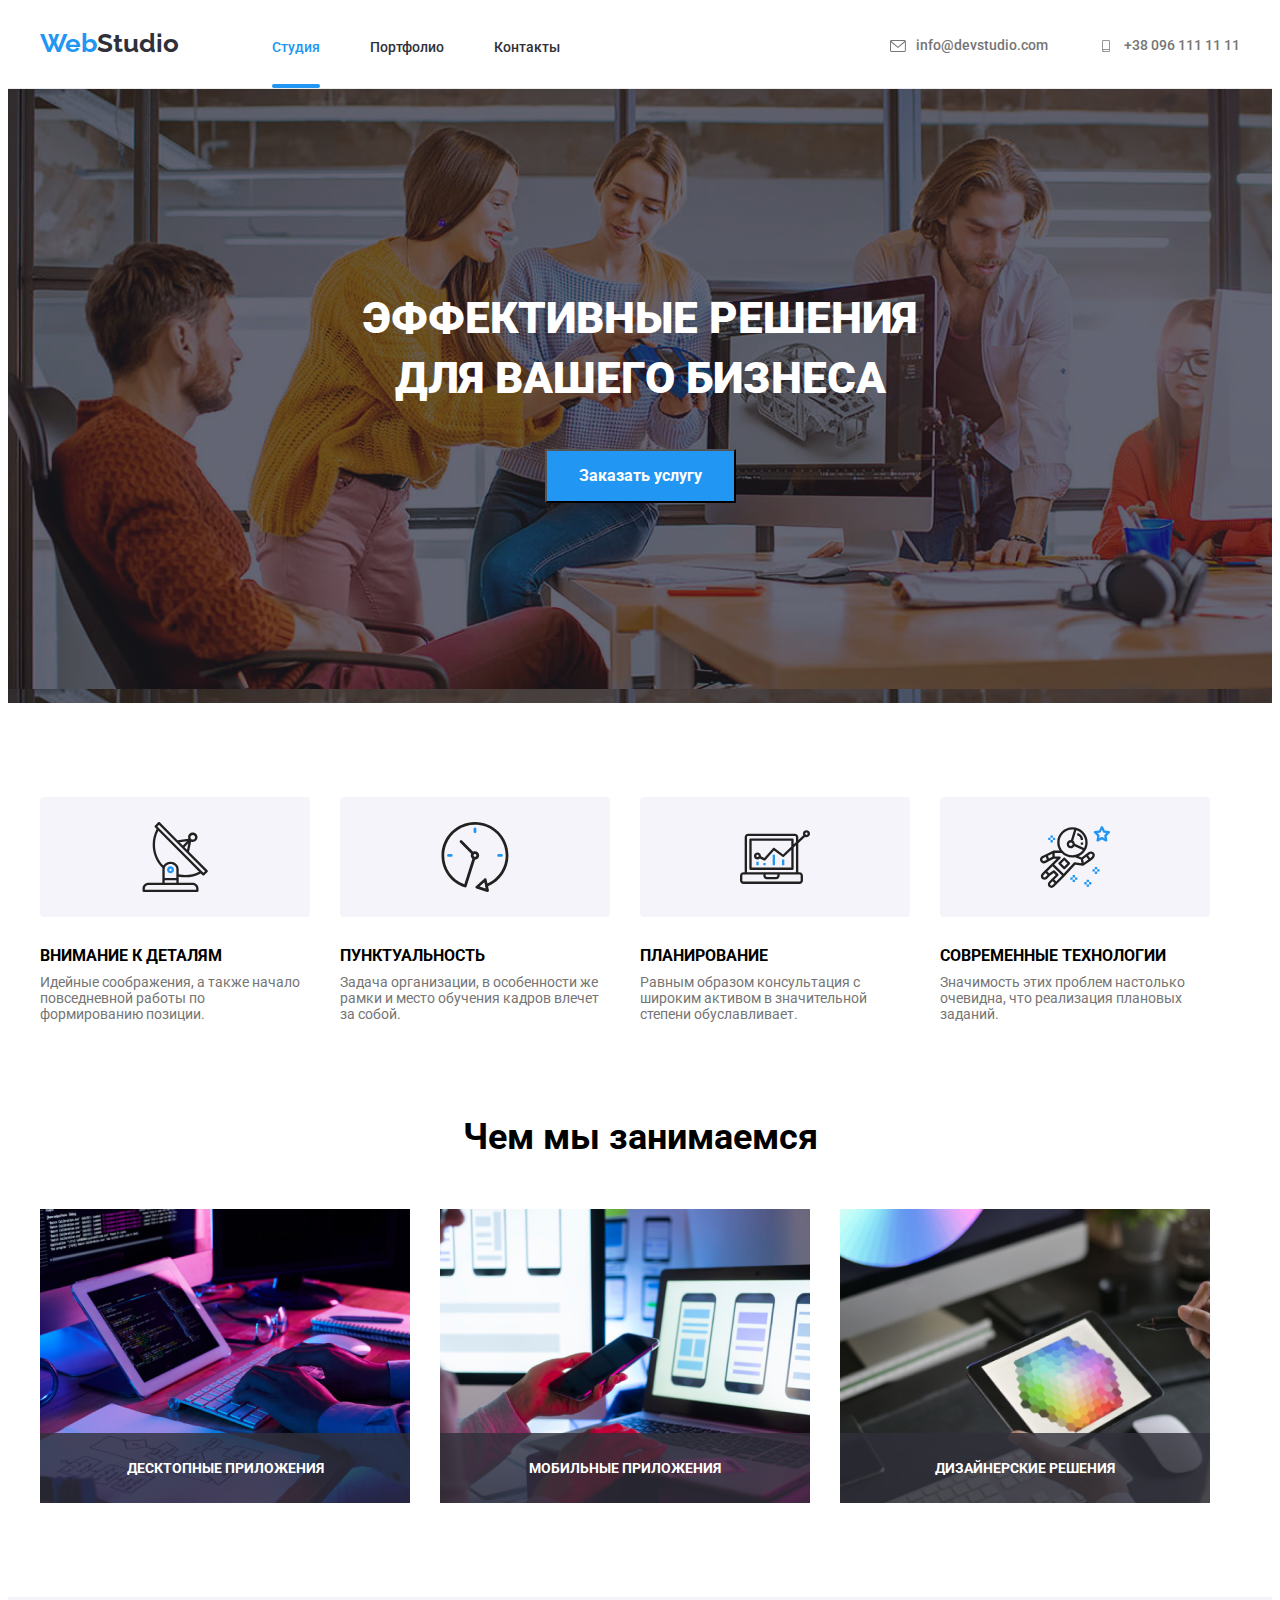
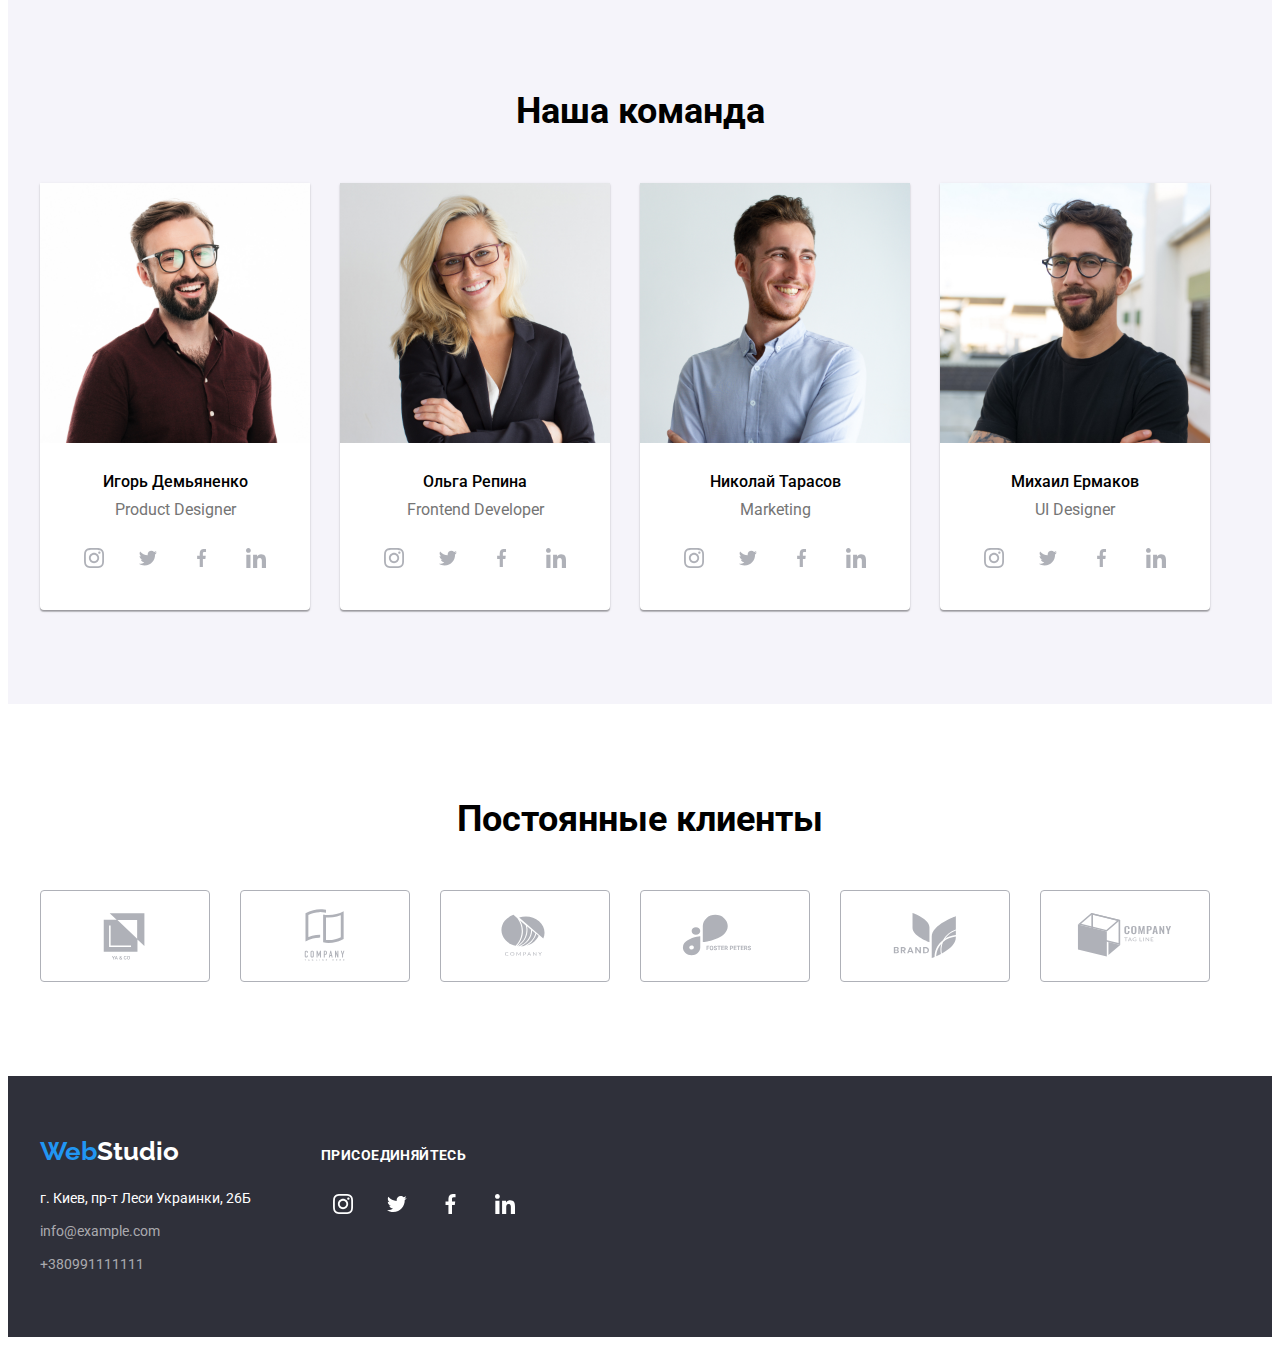
==== index.html @ 444f8bad "h" ====
<!DOCTYPE html>
<html lang="en">

<head>
    <meta charset="UTF-8">
    <meta http-equiv="X-UA-Compatible" content="IE=edge">
    <meta name="viewport" content="width=device-width, initial-scale=1.0">
    <link rel="preconnect" href="https://fonts.googleapis.com">
    <link rel="preconnect" href="https://fonts.googleapis.com">
    <link rel="preconnect" href="https://fonts.gstatic.com" crossorigin>

    <link
        href="https://fonts.googleapis.com/css2?family=Raleway:wght@700&family=Roboto:wght@400;500;700;900&display=swap"
        rel="stylesheet">
    <title>Document</title>
    <link rel="stylesheet" href="https://cdnjs.cloudflare.com/ajax/libs/modern-normalize/1.1.0/modern-normalize.min.css"
        integrity="sha512-wpPYUAdjBVSE4KJnH1VR1HeZfpl1ub8YT/NKx4PuQ5NmX2tKuGu6U/JRp5y+Y8XG2tV+wKQpNHVUX03MfMFn9Q=="
        crossorigin="anonymous" referrerpolicy="no-referrer" />

    <link rel="stylesheet" href="./css/style.css">



</head>

<body>

    <header class="first-header">
        <div class="container glavniy-v-menu z">
            <a href="">
                <p class="logotip"><span class="logo">Web</span><span class="studio1">Studio</span></p>
            </a>


            <nav class="otstyp-v-hedere-ot-logo">
                <ul class="menu list">
                    <li class="vmestea"> <a class="studias first-page" href="./index.html">Студия</a> </li>
                    <li class="vmestea"> <a class="portfolio" href="./portfolio.html">Портфолио </a></li>
                    <li class="vmestea"> <a class="kontakt" href="">Контакты</a></li>
                </ul>
            </nav>
            <ul class="silki  j list">
                <li class="vmeste "> <a class="pochta " href="mailto:info@devstudio.com"><svg class="convert"  width="16"
                    height="12" ><use href="img/symbol-defs.svg#icon-header-logo-a"  ></use></svg>info@devstudio.com</a> </li>
                <li class="vmeste "> <a class="nomer " href="tel:+380961111111"><svg class="tel" width="16"
                    height="12"  ><use href="img/symbol-defs.svg#icon-header-logo-b"></use></svg>+38 096 111 11 11</a> </li>
            </ul>
        </div>
    </header>
    <main>

        <section class="section bgcolor-hero">
            <div data-modal-open class="container ">
                <h1 class="nadpis  for-center">Эффективные решения<br> для вашего бизнеса</h1>
                <button class="knopka-hero " type="button"> Заказать услугу</button>
            </div>
        </section>


        <section class="section ">

            <div class="container">
               
                







                <ul class="list zbros">
                    <li class="perechislenie">
                        <div class="obertka-iconki-main-top"><svg class="sami-iconki-main-top" width="70"
                            height="70" > <use href="img/symbol-defs.svg#icon-icon-in-main-a" > </use> </svg></div>
                        <h3 class="zagalovki">Внимание к деталям</h3>
                        <p class="text    zagalovki-otstyp ">Идейные соображения, а также начало повседневной работы по
                            формированию позиции.</p>
                    </li>

                    <li class="perechislenie">
                        <div class="obertka-iconki-main-top"> <svg class="sami-iconki-main-top" width="70"
                            height="70"> <use href="img/symbol-defs.svg#icon-icon-in-main-b" > </use> </svg></div>
                        <h3 class="zagalovki">Пунктуальность</h3>
                        <p class="text    zagalovki-otstyp ">Задача организации, в особенности же рамки и место обучения
                            кадров влечет за собой.
                        </p>
                    </li>

                    <li class="perechislenie">
                        <div class="obertka-iconki-main-top"><svg class="sami-iconki-main-top" width="70"
                            height="70"> <use href="img/symbol-defs.svg#icon-icon-in-main-c" > </use> </svg></div>
                        <h3 class="zagalovki">Планирование</h3>
                        <p class="text    zagalovki-otstyp ">Равным образом консультация с широким активом в
                            значительной степени обуславливает.
                        </p>
                    </li>

                    <li class="perechislenie">
                        <div class="obertka-iconki-main-top"><svg class="sami-iconki-main-top" width="70"
                            height="70"> <use href="img/symbol-defs.svg#icon-icon-in-main-d" > </use> </svg></div>
                        <h3 class="zagalovki">Современные технологии</h3>
                        <p class="text    zagalovki-otstyp ">Значимость этих проблем настолько очевидна, что реализация
                            плановых заданий.</p>
                </ul>
            </div>
        </section>
        <section class="section obrez">
            <div class="container">
                <h2 class="for-center obnylenie">Чем мы занимаемся</h2>
                <ul class="list  as fotki">
                    <li class="primeri-rabot"><div class="foto-and-text"><img src="img/l.png" alt="kartinka" width="370" /><div class="seriy-bg"><p class="text-pod-foto">Десктопные приложения</p></div></div></li>
                    <li class="primeri-rabot"><div class="foto-and-text"><img src="img/m.png" alt="kartinka" width="370" /><div class="seriy-bg"><p class="text-pod-foto">Мобильные приложения</p></div></div></li>
                    <li class="primeri-rabot"><div class="foto-and-text"><img src="img/n.png" alt="kartinka" width="370" /><div class="seriy-bg"><p class="text-pod-foto">Дизайнерские решения</p></div></div></li>
                </ul>
            </div>

        </section>

        <section class="section lfz">
            <div class="container ">
                <h2 class="for-center otstyp-nadpis ">Наша команда</h2>
              
                <ul class="list ludi as zbros ">


                    <li class="fon-ludei"><img src="img/o.jpg" alt="содрудник компании,человек" width="270"
                            height="260" />
                        <div class="opisanie-ludey">
                            <h3 class="imia">Игорь Демьяненко</h3>

                            <p class="podpis nadpis-a">Product Designer</p>
                            <ul class="soseti-ludey list">
                                <li class="soseti-ludey-obolochka"><a class="soseti-ludey-silki" href=""><svg class="sami-foto-soseti-ludey" width="20"
                                    height="20"><use href="img/symbol-defs.svg#icon-sosial-seti-ludei-a" ></use></svg></a></li>
                                <li class="soseti-ludey-obolochka"><a class="soseti-ludey-silki" href=""><svg class="sami-foto-soseti-ludey"  width="20"
                                    height="16.25"><use href="img/symbol-defs.svg#icon-sosial-seti-ludei-b" ></use></svg></a></li>
                                <li class="soseti-ludey-obolochka"><a class="soseti-ludey-silki" href=""><svg class="sami-foto-soseti-ludey" width="10"
                                    height="20"><use href="img/symbol-defs.svg#icon-sosial-seti-ludei-c" ></use></svg></a></li>
                                <li class="soseti-ludey-obolochka"><a class="soseti-ludey-silki" href=""><svg class="sami-foto-soseti-ludey" width="20"
                                    height="20"><use href="img/symbol-defs.svg#icon-sosial-seti-ludei-d" ></use></svg></a></li>
                            </ul>
                           
                        </div>
                    </li>




                    <li class="fon-ludei"> <img src="img/p.jpg" alt="содрудник компании,человек" width="270"
                            height="260" />
                        <div class="opisanie-ludey">
                            <h3 class="imia">Ольга Репина</h3>

                            <p class="podpis nadpis-b">Frontend Developer</p>
                            <ul class="soseti-ludey list">
                                <li class="soseti-ludey-obolochka"><a class="soseti-ludey-silki" href=""><svg class="sami-foto-soseti-ludey"  width="20"
                                    height="20"><use href="img/symbol-defs.svg#icon-sosial-seti-ludei-a" ></use></svg></a></li>
                                <li class="soseti-ludey-obolochka"><a class="soseti-ludey-silki" href=""><svg class="sami-foto-soseti-ludey" width="20"
                                    height="16.25"><use href="img/symbol-defs.svg#icon-sosial-seti-ludei-b" ></use></svg></a></li>
                                    <li class="soseti-ludey-obolochka"><a class="soseti-ludey-silki" href=""><svg class="sami-foto-soseti-ludey" width="10"
                                        height="20"><use href="img/symbol-defs.svg#icon-sosial-seti-ludei-c" ></use></svg></a></li>
                                <li class="soseti-ludey-obolochka"><a class="soseti-ludey-silki" href=""><svg class="sami-foto-soseti-ludey" width="20"
                                    height="20"><use href="img/symbol-defs.svg#icon-sosial-seti-ludei-d" ></use></svg></a></li>
                            </ul>
                          
                        </div>
                    </li>



                    <li class="fon-ludei"><img src="img/q.jpg" alt="содрудник компании,человек" width="270"
                            height="260" />
                        <div class="opisanie-ludey">
                            <h3 class="imia">Николай Тарасов</h3>

                            <p class="podpis nadpis-c">Marketing</p>
                            <ul class="soseti-ludey list">
                                <li class="soseti-ludey-obolochka"><a class="soseti-ludey-silki" href=""><svg class="sami-foto-soseti-ludey"  width="20"
                                    height="20"><use href="img/symbol-defs.svg#icon-sosial-seti-ludei-a"  ></use></svg></a></li>
                                <li class="soseti-ludey-obolochka"><a class="soseti-ludey-silki" href=""><svg class="sami-foto-soseti-ludey" width="20"
                                    height="16.25"><use href="img/symbol-defs.svg#icon-sosial-seti-ludei-b" ></use></svg></a></li>
                                <li class="soseti-ludey-obolochka"><a class="soseti-ludey-silki" href=""><svg class="sami-foto-soseti-ludey" width="10"
                                    height="20"><use href="img/symbol-defs.svg#icon-sosial-seti-ludei-c" ></use></svg></a></li>
                                <li class="soseti-ludey-obolochka"><a class="soseti-ludey-silki" href=""><svg class="sami-foto-soseti-ludey" width="20"
                                    height="20"><use href="img/symbol-defs.svg#icon-sosial-seti-ludei-d" ></use></svg></a></li>
                            </ul>
                           
                        </div>
                    </li>



                    <li class="fon-ludei"> <img src="img/r.jpg" alt="содрудник компании,человек" width="270"
                            height="260" />
                        <div class="opisanie-ludey">
                            <h3 class="imia">Михаил Ермаков</h3>

                            <p class="podpis nadpis-d">UI Designer</p>
                            <ul class="soseti-ludey list">
                                <li class="soseti-ludey-obolochka"><a class="soseti-ludey-silki" href=""><svg class="sami-foto-soseti-ludey"  width="20"
                                    height="20"><use href="img/symbol-defs.svg#icon-sosial-seti-ludei-a"  ></use></svg></a></li>
                                <li class="soseti-ludey-obolochka"><a class="soseti-ludey-silki" href=""><svg class="sami-foto-soseti-ludey" width="20"
                                    height="16.25"><use href="img/symbol-defs.svg#icon-sosial-seti-ludei-b" ></use></svg></a></li>
                                <li class="soseti-ludey-obolochka"><a class="soseti-ludey-silki" href=""><svg class="sami-foto-soseti-ludey" width="10"
                                    height="20"><use href="img/symbol-defs.svg#icon-sosial-seti-ludei-c" ></use></svg></a></li>
                                <li class="soseti-ludey-obolochka"><a class="soseti-ludey-silki" href=""><svg class="sami-foto-soseti-ludey" width="20"
                                    height="20"><use href="img/symbol-defs.svg#icon-sosial-seti-ludei-d" ></use></svg></a></li>
                            </ul>
                           
                        </div>
                    </li>
                </ul>

            </div>
        </section>
        <section class="section">
            <div class="container ">
                <h2 class="stilizasia-texta otstyp-botton-ot-icon">Постоянные клиенты</h2>
                <ul class="list lishnaya-geometria otstypi-kryjkov otstyp-logo dlia-rozdeleniya-klientov  ">
                    <li class="icon-main-bottom">
                        <a class="silka-na-brend"> <svg class="razmer-logotipa" width="106"
                            height="60"  >
                            <use href="img/symbol-defs.svg#icon-postoyannie-klienti-logo-a"></use>
                        </svg></a>
                       
                    </li>
                    <li class="icon-main-bottom">
                        <a class="silka-na-brend"> <svg class="razmer-logotipa" width="106"
                            height="60"  >
                            <use href="img/symbol-defs.svg#icon-postoyannie-klienti-logo-b"></use>
                        </svg></a>
                       
                    </li>
                    <li class="icon-main-bottom">
                        <a class="silka-na-brend"> <svg class="razmer-logotipa" width="106"
                            height="60"  >
                            <use href="img/symbol-defs.svg#icon-postoyannie-klienti-logo-c"></use>
                        </svg></a>
                       
                    </li>
                    <li class="icon-main-bottom">
                        <a class="silka-na-brend"> <svg class="razmer-logotipa" width="106"
                            height="60"  >
                            <use href="img/symbol-defs.svg#icon-postoyannie-klienti-logo-d"></use>
                        </svg></a>
                       
                    </li>
                    <li class="icon-main-bottom">
                        <a class="silka-na-brend"> <svg class="razmer-logotipa" width="106"
                            height="60"  >
                            <use href="img/symbol-defs.svg#icon-postoyannie-klienti-logo-i"></use>
                        </svg></a>
                       
                    </li>
                    <li class="icon-main-bottom">
                        <a class="silka-na-brend"> <svg class="razmer-logotipa" width="106"
                            height="60"  >
                            <use href="img/symbol-defs.svg#icon-postoyannie-klienti-logo-f"></use>
                        </svg></a>
                       
                    </li>


                   
                </ul>
            </div>
        </section>



















    </main>

    <footer class="nogi  ">
        <div class="container nogi-otstypi">
          <div class="rebenok">
            <a class="logotip" href="">
                <span class="logo">Web</span><span class="st">Studio</span>

            </a>
            <address class="adres">
                <p>г. Киев, пр-т Леси Украинки, 26Б</p>
                <ul class=" dannie list">
                    <li class="hfl"> <a class="pochta1" href="mailto:info@devstudio.com">info@example.com</a></li>
                    <li class="nomer-one"> <a class="nomer1" href="tel:+380991111111">+380991111111</a></li>
                </ul>
            </address>
            </div>
            <div class="rebenok hbh">  
           <h3 class="prisoedinis">присоединяйтесь</h3>
<ul class="list footer-icon">
  
    <li class="obertka-footer-icon">   <a class="silki-na-sami-obertka-footer-icon"> <svg class="sami-obertka-footer-icon"  width="20"
        height="20"><use href="img/symbol-defs.svg#icon-logo-footer-a" ></use></svg></a></li>
    <li class="obertka-footer-icon">   <a class="silki-na-sami-obertka-footer-icon"> <svg class="sami-obertka-footer-icon"  width="20"
        height="16.25"><use href="img/symbol-defs.svg#icon-logo-footer-b" ></use></svg></a></li>
    <li class="obertka-footer-icon">   <a class="silki-na-sami-obertka-footer-icon"> <svg class="sami-obertka-footer-icon"  width="10"
        height="20"><use href="img/symbol-defs.svg#icon-logo-footer-c" ></use></svg></a></li>
    <li class="obertka-footer-icon">   <a class="silki-na-sami-obertka-footer-icon"> <svg class="sami-obertka-footer-icon"  width="20"
        height="20"><use href="img/symbol-defs.svg#icon-logo-footer-d" ></use></svg></a></li>

</ul>
</div>



      
       
    </footer>

<div class="backdrop is-hidden" data-modal>
    <div class="modal">
        <button data-modal-close class="zakrit" type="button"><svg width="11"
            height="11" class="knopka-zakritia">
            <use href="img/spred.svg#iconcloseblack18dpsd" ></use>
        </svg></button>
        
    </div>
</div>
<script>

(() => {
  const refs = {
    openModalBtn: document.querySelector('[data-modal-open]'),
    closeModalBtn: document.querySelector('[data-modal-close]'),
    modal: document.querySelector('[data-modal]'),
  };

  refs.openModalBtn.addEventListener('click', toggleModal);
  refs.closeModalBtn.addEventListener('click', toggleModal);

  function toggleModal() {
    refs.modal.classList.toggle('is-hidden');
  }
})();


</script>
</body>

</html>
---- css/style.css ----
body{
   
    font-family: 'Roboto', sans-serif;
    
}
a {
    text-decoration: none;
}

:root {
    --color-a:#2196F3 ;
    --color-b: #757575;
    --color-c:#2F303A ;
    --color-d:#FFFFFF ;
    --colo-ir:#2dce50 ;
    --color-f:#8178b9 ;
    --color-g:#E5E5E5 ;
    --color-k: #F5F4FA;
    --color-l:  rgba(255, 255, 255, 0.6);
    --color-m:#188CE8;
}

h1,h2,h3,h4,h5,h6,ul,a,p,li{
    margin: 0px;
    padding: 0px;
}
img{
    width: 100%;
    display: block;
}



.list{
    list-style: none;
}
.nigniya-nas{
    color: var(--color-b);
}
.nogi{
    background: var(--color-c);
}
.logo{
    color: var(--color-a);
}

.adres{
    color:var(--color-d);
    font-style: normal;   
}
.studio1{
    color: var(--color-c);
}
.dannie list{
    color:var(--color-d);
}
.pochta , .nomer{
 color: var(--color-b);
}



.portfolio :active{
    color:var(--color-a);
}
.vse{
    transition-property: color ;
    transition-duration: 250ms ;
    transition-timing-function: cubic-bezier(0.4, 0, 0.2, 1);

}
.vse :hover{
    color:var(--color-a);
}
.name{
    cursor: pointer;
}

.lfz{
 background: var(--color-k);
}

.nadpis{
    color: var(--color-d);
}
.knopka-hero{
    background:var(--color-a);
    color: var(--color-d);
}
.fon-ludei{
    background: var(--color-d);
}
.pochta{
    transition-property: color ;
    transition-duration: 250ms ;
    transition-timing-function: cubic-bezier(0.4, 0, 0.2, 1);
}
.pochta:hover{
    color:var(--color-a);

}
.nomer{
    transition-property: color ;
    transition-duration: 250ms ;
    transition-timing-function: cubic-bezier(0.4, 0, 0.2, 1);
}
.nomer:hover{
    color:var(--color-a);
}
.pochta3{
    transition-property: color ;
    transition-duration: 250ms ;
    transition-timing-function: cubic-bezier(0.4, 0, 0.2, 1);

}
.pochta3:hover{
    color:var(--color-a);
}
.nomer4{
    transition-property: color ;
    transition-duration: 250ms ;
    transition-timing-function: cubic-bezier(0.4, 0, 0.2, 1);
}
.nomer4:hover{
    color:var(--color-a);
}
.pochta3{
    transition-property: color ;
    transition-duration: 250ms ;
    transition-timing-function: cubic-bezier(0.4, 0, 0.2, 1);
}
.pochta3{
color: var(--color-b);
}
.nomer4{
    color: var(--color-b);
}
.name{
background: var(--color-k);
color: var(--color-c);
}
.name{
    transition-property: color ;
    transition-duration: 250ms ;
    transition-timing-function: cubic-bezier(0.4, 0, 0.2, 1);
    transition-property: background ;
    transition-duration: 250ms ;
    transition-timing-function: cubic-bezier(0.4, 0, 0.2, 1);
}
.name:hover{
background: var(--color-a);
color: var(--color-d);
}

.portfolio{
    color: var(--color-c);
}
.kontakt{
    color: var(--color-c);
}
.st{
    color: var(--color-d);
}
.pochta1{
    color: var(--color-b);
}
.nomer1{
    color: var(--color-b);
}
.name{
    cursor: pointer;
    font-weight: 500;
font-size: 16px;
line-height: 1.62;
}
.podpis{
    font-size: 16px;
line-height: 1.18;
font-weight: normal;
color: var(--color-b);
}
.pd{
    font-size: 18px;
line-height: 2;
font-weight: bold;
color: var(--color-c);
}
.ps{
    font-size: 16px;
line-height: 1.87;
font-weight: normal;
color: var(--color-b)
}
.pochta3{
    font-size: 14px;
    line-height: 1.14;
}
.nomer4{
    font-size: 14px;
line-height: 1.14;
}
.name{
    font-size: 16px;
line-height: 1.62;
}

p{
    font-weight: normal;
font-size: 14px;
line-height: 1.71;
}
.pochta, .nomer{
    font-size: 14px;
}

.nadpis{
    font-size: 44px;
line-height: 1.36;
font-weight: 900;
}
h3{
    font-size: 14px;
line-height: 1.14;



}
.knopka-hero{
    font-weight: bold;
    font-size: 16px;
    line-height: 1.87;
    font-family: inherit ;

    padding: 10px 32px;
}
.text{
    font-size: 14px;
line-height:1.14;
font-weight: normal;
}

h2{
    font-size: 36px;
line-height: 1.16;
font-weight: bold;
}
.g{
    font-size: 36px;
line-height: 1.16;
font-weight: bold;
}
h3{
    font-size: 16px;
line-height: 1.18;
font-weight: 500;

}


.text{
    color: var(--color-b);
}




.logotip{
    font-family: Raleway;
    font-style: normal;
    font-weight: bold;
    font-size: 26px;
    line-height: 1.19;
}

.menu{
    font-weight: 500;
font-size: 14px;
line-height: 1.14;
}
.silki{
    font-weight: 500;
font-size: 14px;
line-height: 1.14;
}
.dannie{
    font-weight: normal;
font-size: 14px;
line-height: 1.71;
}











.studias{
    color: var(--color-c);
}


.studias{
    transition-property: color ;
    transition-duration: 250ms ;
    transition-timing-function: cubic-bezier(0.4, 0, 0.2, 1);
}
.studias:hover,
.studias:focus 
.studias:active
.studias:visited{
    color: var(--color-a);
}

.portfolio{
    transition-property: color ;
    transition-duration: 250ms ;
    transition-timing-function: cubic-bezier(0.4, 0, 0.2, 1);
}
.portfolio:hover,
.portfolio:focus 
.portfolio:active
.portfolio:visited
{
    color:var(--color-a) ;
}
.kontakt{
    transition-property: color ;
    transition-duration: 250ms ;
    transition-timing-function: cubic-bezier(0.4, 0, 0.2, 1);
}
.kontakt:hover,
.kontakt:focus 
.kontakt:active
.kontakt:visited
{
    color: var(--color-a) ;
    
}



.first-page{
    color: var(--color-a);
    position: relative;
}
.second-page{
    color: var(--color-a);
    position: relative;
}
.tretya-page{
    color: var(--color-a);
}
.nomer1 , .pochta1{
    color: var(--color-l);
}
.knopka-hero{
    transition-property: color ;
    transition-duration: 250ms ;
    transition-timing-function: cubic-bezier(0.4, 0, 0.2, 1);
    transition-property: color ;
    transition-duration: 250ms ;
    transition-timing-function: cubic-bezier(0.4, 0, 0.2, 1);
}
.knopka-hero:hover ,
.knopka-hero:focus{
 color: var(--color-d);
 background: var(--color-m) ;
}
.zagalovki ,.nadpis{
    text-transform: uppercase;
}
.pochta1 ,.nomer1{
    font-style: normal;
}
.container{
    width: 1200px;
    margin-left: auto;
   margin-right: auto;
}



.dannie{
    margin-top: 0px;
    margin-bottom: 0px;
    padding-left: 0px;
}
.logotip{
   margin-top: 0px;
   margin-bottom: 0px;;
}
.adres{
    margin-top: 20px;
}
.nogi{
    padding-bottom: 60px;
    padding-top: 60px;
}
.nadpis, .knopka-hero{
    text-align:  center ;
}
.knopka-hero{
    display: inline-block;
}
.fon-ludei{
    width: 270px;
   
   
    
}

.ludi{
    display: flex;
}
.fotki{
    display: flex;
    
}

.primeri-rabot{
   
    width: 370px ;
    height: 294px ;
}
.menu , .silki{
    display: flex;
}
.silki .vmeste + .vmeste{
    margin-left: 50px;
}
.menu .vmestea + .vmestea{
    margin-left: 50px;
}
.logotip{
    margin-right: 93px;
}
.vmestea{
    display: block;
}
.zbros{
    padding-left: 0px;
}
.ludi .fon-ludei + .fon-ludei{
    margin-left: 30px;
}
.fotki .primeri-rabot + .primeri-rabot{
    margin-left: 30px;
}
.fotki{
    padding-left: 0px;
}
.podpis{
    text-align: center;
}

.imia{
    text-align: center;
}
.silki .pochta3 + .nomer4{
    margin-left: 50px;
}
.for-center{
    text-align: center;
}

.name{
    padding: 6px 22px;
    
}


.for-otstyp{
    display: flex;
    padding: 0px;
    justify-content: center;
    margin-top: 0px;
    margin-bottom: 50px;
}


.for-otstyp .knopki-portfolio + .knopki-portfolio{
    margin-left: 8px;
}
.ophaya-tabl{
    width: 370px; ;
   
}

.zagalovki{
    
    margin-bottom: 10px;
    margin-top: 0px;
}

.zbros{
    display: flex;
    margin: 0px;
}
.zbros .perechislenie + .perechislenie{
    margin-left: 30px;
}

.nadpis{
 
   margin-bottom: 40px;
   margin-top: 0px;
}
.fon-ludei{
    box-shadow: 0px 1px 3px rgba(0, 0, 0, 0.12), 0px 1px 1px rgba(0, 0, 0, 0.14), 0px 2px 1px rgba(0, 0, 0, 0.2);
border-radius: 0px 0px 4px 4px;
}

.section{
    padding-top: 94px;
    padding-bottom: 94px;
}

.obnylenie{
    margin-bottom: 50px;
    margin-top: 0px;
}
.twoinone{
    padding-top: 94px;
    padding-bottom: 94px;
}

verhniy-box{
    padding-bottom: 200px;
    padding-top: 200px;
}


.z{
    display: flex;
    align-items: baseline;

}

.j{
padding: 0px;
}

.j{
    margin-left: auto;
}
.logotip{
    margin-right: 0px;
}
.menu{
    padding-left: 0px;
   
}



.container{
    width: 1200px;
    margin-left: auto;
   margin-right: auto;
   padding-left: 15px;
   padding-right: 15px;
  
}

.nahi-roboti{
    padding: 0px;
    display: flex;
    flex-wrap: wrap;
    margin-right: -30px;
    margin-top: -30px;

}
.nahi-roboti  .ophaya-tabl{
flex-basis: calc(100%/3 - 30px) ;
margin-right: 30px;
    margin-top: 30px;
}



.silki{
    padding-left: 0px;
    margin-top: 0px;
    margin-bottom: 0px;
   
  
}
.menu{
    margin-top: 0px;
    margin-bottom: 0px;
    
}

.first-header , .second-header{
    border-bottom: 1px solid #ECECEC;
}
.section{
    margin-top: 94px;
    margin-bottom: 94px;
}



.section{
    margin: 0px;
}
.obrez{
    padding-top: 0px;
}
.zagalovki-otstyp{
    margin: 0px;
}
.as{
    margin: 0px;
}




.bgcolor-hero{
    background: var(--color-c);
    padding-top: 200px;
    padding-bottom: 200px;
    text-align: center;
}
.pr{
    border: 1px solid #EEEEEE;
    border-top: 0;
    padding-top: 20px;
    padding-bottom: 20px;
    padding-right: 24px;
    padding-left: 24px;

}
.opisanie-ludey{
    padding-top: 30px;
    padding-bottom:30px ;
    padding-left: 32px;
    padding-right: 32px;
}
.imia{
    margin-bottom: 10px;
}
.pd{
    margin-bottom: 4px;
}
.nomer-one{
    margin-top: 9px;
}

.otstyp-v-hedere-ot-logo{
    margin-left: 93px;
}
.studias ,.portfolio ,.kontakt{
    padding-top: 32px;
    padding-bottom: 32px;
    display: block;
}
.nadpis{
   
    text-align: center;
}
.perechislenie{
    width: 270px;
}
.hfl{
    margin-top: 9px;
}
.class-silki-na-kart-prob{
    transition-property: box-shadow  ;
    transition-duration: 250ms ;
    transition-timing-function: cubic-bezier(0.4, 0, 0.2, 1);
}
.class-silki-na-kart-prob:hover{
    box-shadow: 0px 1px 1px rgba(0, 0, 0, 0.12), 0px 4px 4px rgba(0, 0, 0, 0.06), 1px 4px 6px rgba(0, 0, 0, 0.16);
}

.stilizasia-texta{
    font-weight: 700;
    size: 36px;
    line-height: 1.17;
}





.silki-na-soseti-tovarishei{
    width: 44px;
}

   

border: 1px solid #AFB1B8;
box-sizing: border-box;
border-radius: 4px;
}


.otstyp-botton-ot-icon{
    text-align: center;
    margin-bottom: 50px;
}
.iconki-main-top{
    display: flex;
    margin: 0px;
    padding: 0px;
}
.obertka-iconki-main-top{
    background: #F5F4FA;
    border-radius: 4px;
}
.iconki-main-top .obertka-iconki-main-top + .obertka-iconki-main-top{
    margin-left: 30px;
}
.iconki-main-top{
    margin-bottom: 30px;
}

.sami-iconki-main-top{
    height: 70px;
}

.obertka-iconki-main-top{
    width: 270px;
    height: 120px;

}
.otstyp-nadpis{
    margin-bottom: 50px;
}

.obertka-footer-icon{
    width: 44px;
    height: 44px;
    border-radius: 50%;
    

}
.footer-icon .obertka-footer-icon + .obertka-footer-icon{
    margin-left: 10px;
    
}

.footer-icon{
    display: flex;
    margin-top: 20px;
}
.sami-obertka-footer-icon{
   
    width: 20px;
    height: 20px;
}
.otstypi-kryjkov{
    display: flex;
}
.soseti-ludey{
    display: flex
}
.soseti-ludey-obolochka{
    width: 44px;
    height: 44px;
    border-radius: 50%;
    
}

.soseti-ludey .soseti-ludey-obolochka + .soseti-ludey-obolochka{
    margin-left: 10px;
}
.sami-foto-soseti-ludey{
    background-position: center;
}
.obertka-iconki-main-top{
    display: flex;
    justify-content: center;
    align-items: center;
}
.soseti-ludey-obolochka{
    display: flex;
    justify-content: center;
    align-items: center;
}
.soseti-ludey{
    margin-top: 16px;
}
/*.icon-main-bottom{
    
}*/

.razmer-logotipa{
    fill: #AFB1B8;
}


.obertka-footer-icon{
    display: flex;
    justify-content: center;
   align-items: center;

}
.nogi-otstypi{
    display: flex;
   
}
.nogi-otstypi  .rebenok + .rebenok{
    margin-left: 70px;
}
.otstyp-botton-ot-icon{
    text-align: center;
    margin-bottom: 50px;
}
.convert{
    margin-right: 10px;
    fill:  #757575;
}
.convert{
    transition-property: fill ;
    transition-duration: 250ms ;
    transition-timing-function: cubic-bezier(0.4, 0, 0.2, 1);
}

.pochta:hover .convert , .pochta:focus .convert{
    fill: var(--color-a);
    
}
.nomer:hover .tel{
    fill: var(--color-a);
    transition: width 250ms cubic-bezier(0.4, 0, 0.2, 1) ;
}
.obertka-footer-icon{
    transition-property: background ;
    transition-duration: 250ms ;
    transition-timing-function: cubic-bezier(0.4, 0, 0.2, 1);
}
.obertka-footer-icon:hover , .obertka-footer-icon:focus{
    background-color: #2196F3;
    
}
.sami-foto-soseti-ludey{
    color:#AFB1B8 ;
}
.soseti-ludey-obolochka{
    transition-property: background ;
    transition-duration: 250ms ;
    transition-timing-function: cubic-bezier(0.4, 0, 0.2, 1);
}
.soseti-ludey-obolochka:hover , .soseti-ludey-obolochka:focus{
    background: var(--color-a);
}
.sami-foto-soseti-ludey{
    color: #FFFFFF;
}



.dlia-rozdeleniya-klientov .icon-main-bottom + .icon-main-bottom{
    margin-left: 30px;
}


.sami-foto-soseti-ludey{
    fill: #AFB1B8;
}
.sami-foto-soseti-ludey{
    transition-property: fill ;
    transition-duration: 250ms ;
    transition-timing-function: cubic-bezier(0.4, 0, 0.2, 1);
}
.sami-foto-soseti-ludey{
    transition-property: fill ;
    transition-duration: 250ms ;
    transition-timing-function: cubic-bezier(0.4, 0, 0.2, 1);
}
.sami-foto-soseti-ludey:hover{
    fill: var(--color-d) ;
}




.bgcolor-hero{
    background-image:  linear-gradient(  to right , rgba(47, 48, 58, 0.4) ,  rgba(47, 48, 58, 0.4)) , url(../img/Img.jpg) ; 
    max-width: 1600px ;
  
}

.tel{
    fill:   #757575;
}

.pochta{
    display: flex;
    align-items: center;
}
.nomer{
    display: flex;
    align-items: center;
}

.tel{
    margin-right: 10px;
}



.zagalovki{
    font-weight: 700;
size: 14px;
line-height: 1.17;
}
.obertka-iconki-main-top{
    margin-bottom: 30px;
}
.soseti-ludey-silki{
    width: 100%;
    height: 100%;
}

.sami-foto-soseti-ludey{
    display: flex;
    justify-content: center;
    align-items: center;
}
.silka-na-brend{
    width: 170px;
    height: 92px;
}

.stili-in-footer{
    font-weight: 700;
    size: 14px;
    line-height: 1.17;
    color: var(--color-d) ; 
    align-items: baseline;
}
.hbh{
    align-items: baseline;
}
.name{
    transition-property: color ;
    transition-duration: 250ms ;
    transition-timing-function: cubic-bezier(0.4, 0, 0.2, 1);
}
.name:hover{  color: var(--color-a) ;
    color: #FFFFFF;}
.name:focus {  color: var(--color-a) ;
    color: #FFFFFF;}
.name:active{  color: var(--color-a) ;
    color: #FFFFFF;}
.name:visited{  color: var(--color-a) ;
    color: #FFFFFF;}
.soseti-ludey-silki{
    display: flex;
    justify-content: center;
    align-items: center;
}
.soseti-ludey-silki:hover .sami-foto-soseti-ludey{
    fill: var(--color-d) ;
}

.name:hover{
    box-shadow: 0px 3px 1px rgba(0, 0, 0, 0.1), 0px 1px 2px rgba(0, 0, 0, 0.08), 0px 2px 2px rgba(0, 0, 0, 0.12);

}
.stili-in-footer{
    font-weight: 700;
    size: 14px ;
    line-height: 16,41px;
}
.soseti-ludey-silki:hover{
    fill: #FFFFFF;
}
.prisoedinis{
    font-weight: bold;
    
    letter-spacing: 0.03em;
    text-transform: uppercase;
    color: #FFFFFF;
    font-size: 14px;
    line-height: 1.14;
}
.nogi-otstypi{
    align-items: baseline;
}
.name:focus{
    box-shadow: 0px 3px 1px rgba(0, 0, 0, 0.1), 0px 1px 2px rgba(0, 0, 0, 0.08), 0px 2px 2px rgba(0, 0, 0, 0.12);
}

.class-silki-na-kart-prob:hover .kard{
    box-shadow: 0px 1px 1px rgba(0, 0, 0, 0.12), 0px 4px 4px rgba(0, 0, 0, 0.06), 1px 4px 6px rgba(0, 0, 0, 0.16);
}




.class-silki-na-kart-prob:focus{
    box-shadow: 0px 3px 1px rgba(0, 0, 0, 0.1), 0px 1px 2px rgba(0, 0, 0, 0.08), 0px 2px 2px rgba(0, 0, 0, 0.12);}
.class-silki-na-kart-prob:focus .kard{
    box-shadow: 0px 1px 1px rgba(0, 0, 0, 0.12), 0px 4px 4px rgba(0, 0, 0, 0.06), 1px 4px 6px rgba(0, 0, 0, 0.16);

}
.knopki-portfolio{
    border-radius: 4px;
}
.bgcolor-hero{
    margin-left: auto;
    margin-right: auto;
}

.name{
    border-radius: 4px ;
    border: solid transparent;
}

.icon-main-bottom{
    border: 1px solid #AFB1B8;
    box-sizing: border-box;
    border-radius: 4px;
    width: 170px ;
    height:  92px;
     display: flex;
        justify-content: center;
        align-items: center; 
        cursor: pointer;
}


.icon-main-bottom:hover{
    border: 1px solid var(--color-a);
    border-radius: 4px;
}
.razmer-logotipa{
    transition-property: fill ;
    transition-duration: 250ms ;
    transition-timing-function: cubic-bezier(0.4, 0, 0.2, 1);
}
.icon-main-bottom:hover .razmer-logotipa{
    fill: var(--color-a) ;
}
.silka-na-brend{
    display: flex;
    justify-content: center;
    align-items: center; 
}
.seriy-bg{
    width: 100%;
    height: 70px;
    background: rgba(47, 48, 58, 0.8);
    position: absolute;
    bottom: 0;
}
.foto-and-text{
    position: relative;
}
.text-pod-foto{
    font-weight: bold;
font-size: 14px;
line-height: 16px;
color:  var(--color-d);
text-transform: uppercase;
text-align: center;
justify-content: center;
display: flex;

}

.backdrop{
    position: fixed;
    background: rgba(0, 0, 0, 0.2);
    right: 0;
    top: 0;
    width: 100%;
    height: 100%;
}
.modal{
    width: 528px ;
    height: 581px;
    background:  var(--color-d) ;
    position: absolute;
   top: 50%;
  
   left: 50%;
   transform: translate(-50%, -50%);
   box-shadow: 0px 1px 3px rgba(0, 0, 0, 0.12), 0px 1px 1px rgba(0, 0, 0, 0.14), 0px 2px 1px rgba(0, 0, 0, 0.2);
border-radius: 4px;

    
}
.backdrop.is-hidden{
    opacity: 0;
    pointer-events: none;
}

.zakrit{
    padding: 0;
    margin: 0;
    border: none;
}

.zakrit{
    width: 30px;
    height: 30px;
    border-radius: 50%;
    border:  1px solid rgba(0, 0, 0, 0.1);
    position: absolute;
    right: 8px;
   top: 8px;
}
.zakrit{
    background-color: var(--color-d)  ;
}
.first-page::after{
    position: absolute;
    content: "";
    display: block;
    width: 100%;
    height: 4px;
    background: #2196F3;
border-radius: 2px;
bottom: 0;
right: 0;
}

.second-page::after{
    position: absolute;
    content: "";
    display: block;
    width: 100%;
    height: 4px;
    background: #2196F3;
border-radius: 2px;
bottom: 0;
right: 0;
}
.seriy-bg{
    display: flex;
    align-items: center;
    justify-content: center;
}
.containerstextom{
    background: var(--color-a)  ;
}
.textnaportfolionakartochki{
    color: var(--color-d) ;
    font-weight: normal;
font-size: 18px;
line-height: 28px;
}
.textnaportfolionakartochki{
    width: 322px;
    height: 168px ;
    letter-spacing: 0.03em;
}
.containerstextom{
    width:370px ;
    height: 294px;
    display: flex;
    align-items: center;
    justify-content: center;
     position: absolute;
    top: 0;
    right: 0;
    
}

.kard{
    position: relative;
}
.containerstextom::before{
    transform: translate(100%);
}
.knopka-zakritia{
    fill: #000000;
    
}
.containerstextom{
    transform: translateY(100%);
    transition: transform 250ms cubic-bezier(0.4, 0, 0.2, 1) ;
}
.class-silki-na-kart-prob:hover .containerstextom{
    transform: translate(0%);
}

.overflo{
    position: relative;
    overflow: hidden;
}
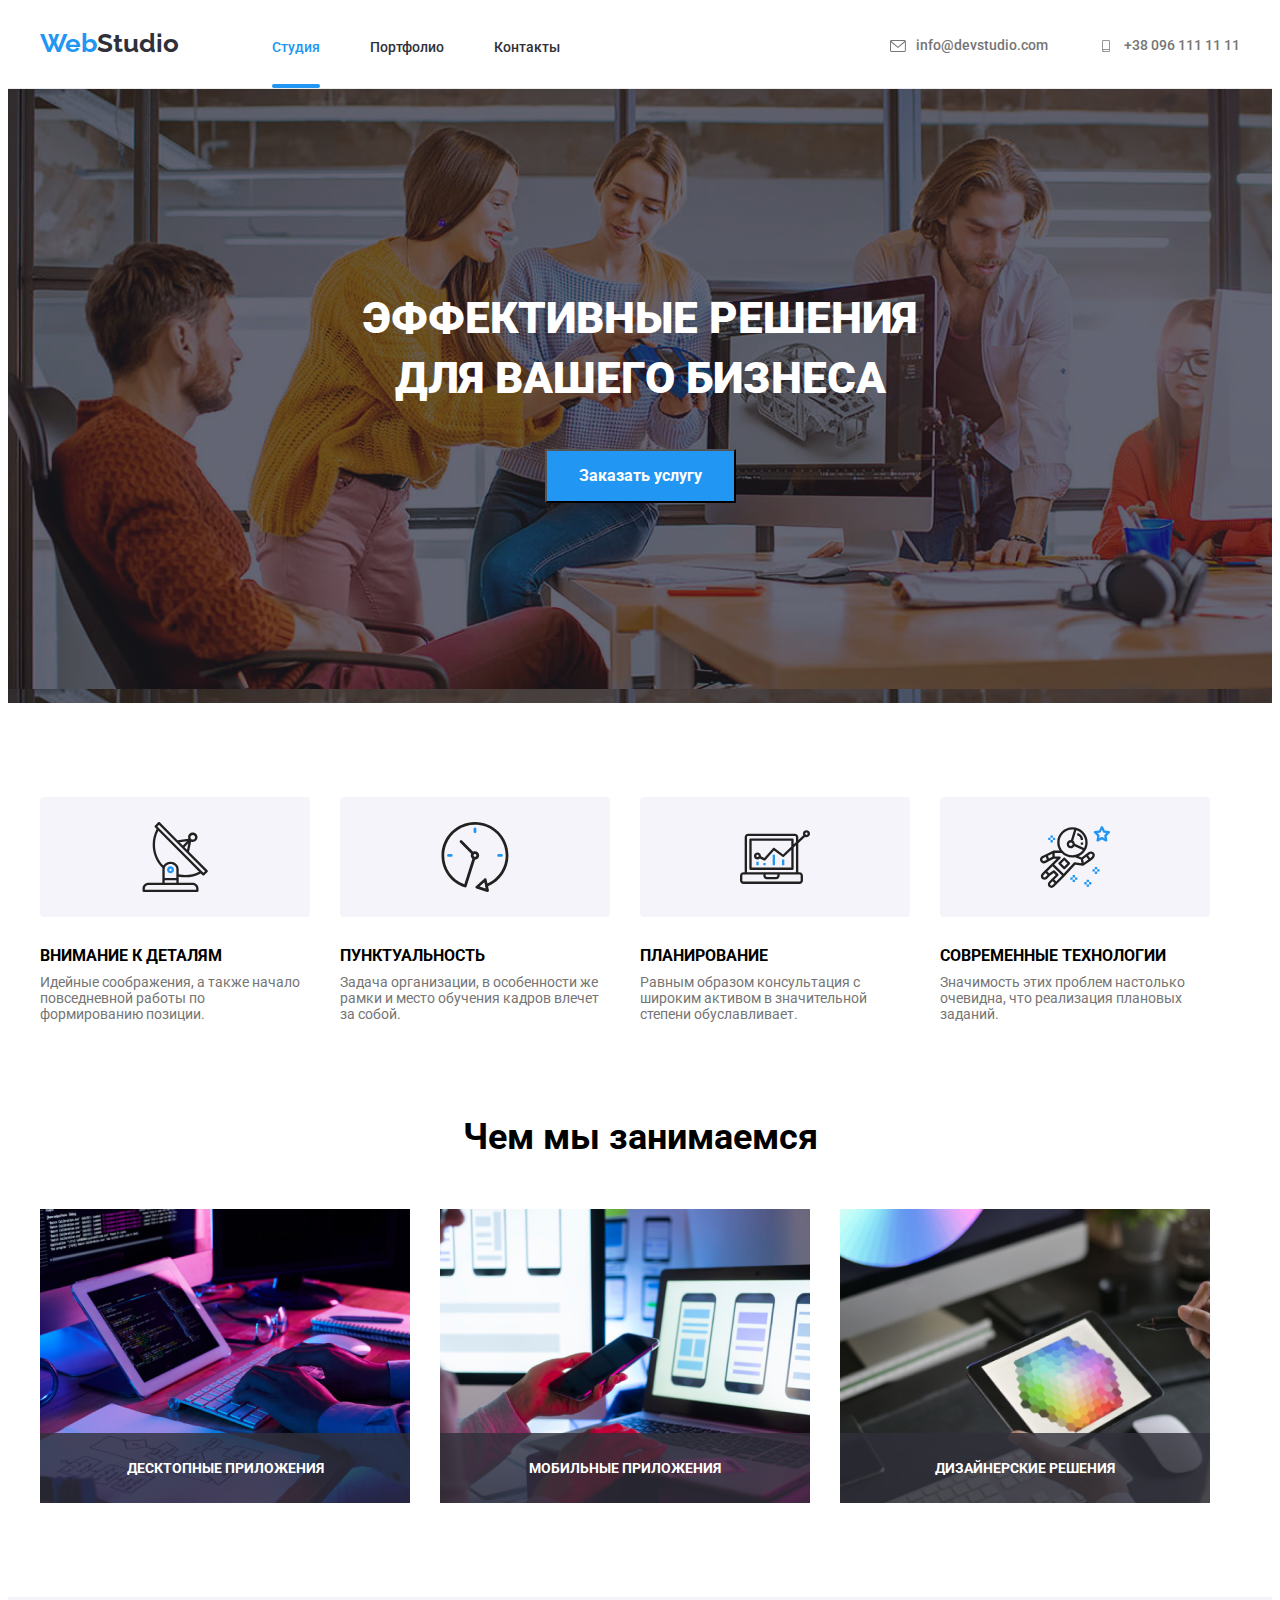
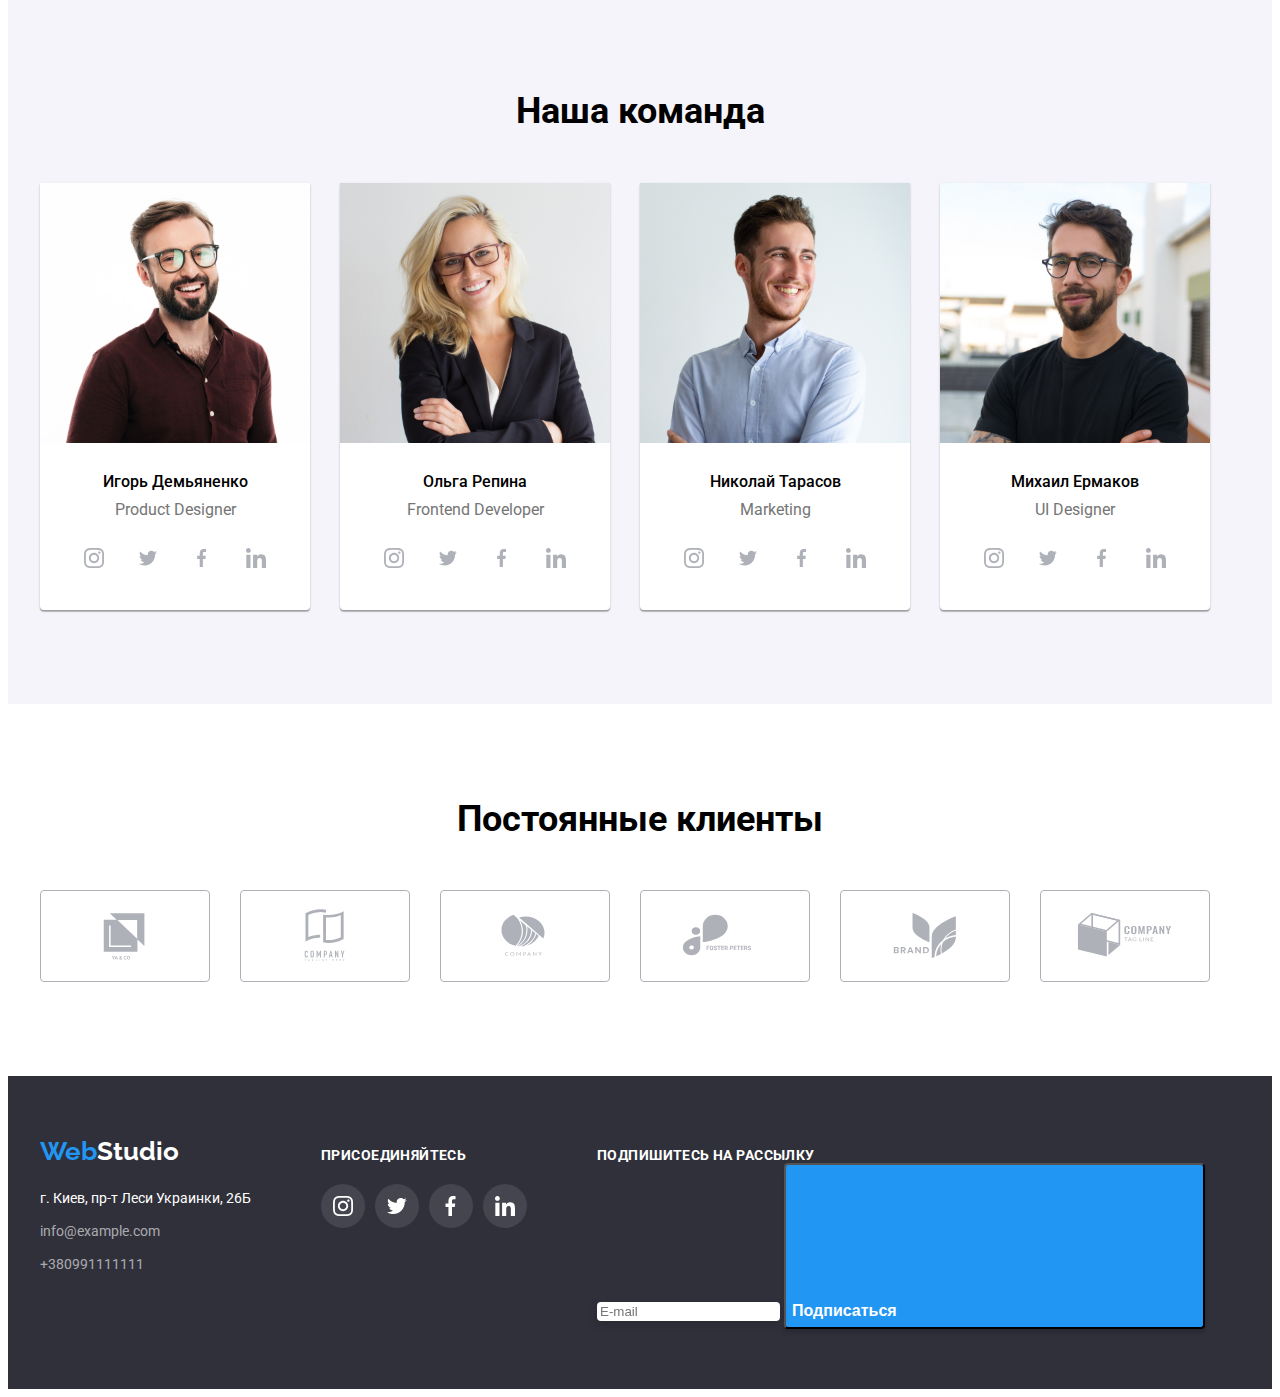
==== commit e424fb9b: "h" ====
--- a/index.html
+++ b/index.html
@@ -317,6 +317,12 @@
 
 </ul>
 </div>
+<div class="rebenok">
+    <h3 class="podpiska">Подпишитесь на рассылку</h3>
+
+    <input class="input-footer" type="email" name="email " placeholder="E-mail" id="email-two">
+    <button class="button-in-footer" type="button">Подписаться<svg><use href="img/" ></use></svg></button>
+</div>
 
 
 
@@ -330,7 +336,29 @@
             height="11" class="knopka-zakritia">
             <use href="img/spred.svg#iconcloseblack18dpsd" ></use>
         </svg></button>
-        
+        <div class="otstyp-modal">
+        <b class="fat-text">Оставьте свои данные, мы вам перезвоним</b>
+        <div class="box-forma">
+           
+            <form>
+        <label class="text-nad-input" for="name">Имя</label>
+        <input class="input"  type="name" name="name" id="name">
+        <label class="text-nad-input" for="tel">Телефон</label>
+        <input class="input" type="tel" name="tel" id="tel">
+        <label class="text-nad-input" for="email">Почта</label>
+        <input class="input" type="email" name="email" id="email">
+        <label class="text-nad-input" for="feedback">Комментарий</label>
+
+<textarea class="textarea" name="feedback" id="feedback"  placeholder="Введите текст"></textarea>
+<div role="group" class="group">
+   
+    <input type="checkbox" name="soglasie" value="Соглашаюсь с рассылкой и принимаю Условия договора" id="checkbox">
+     <label for="checkbox">Соглашаюсь с рассылкой и принимаю <a href="" >Условия договора</a></label>
+</div>
+<button class="otpravit" type="submit">Отправить</button>
+            </form>
+        </div>
+        </div>
     </div>
 </div>
 <script>
--- a/css/style.css
+++ b/css/style.css
@@ -1017,9 +1017,9 @@
 }
 
 .icon-main-bottom{
-    border: 1px solid #AFB1B8;
+   /* border: 1px solid #AFB1B8;
     box-sizing: border-box;
-    border-radius: 4px;
+    border-radius: 4px;*/
     width: 170px ;
     height:  92px;
      display: flex;
@@ -1027,9 +1027,17 @@
         align-items: center; 
         cursor: pointer;
 }
-
-
-.icon-main-bottom:hover{
+.silka-na-brend{
+    transition-property: border ;
+    transition-duration: 250ms ;
+    transition-timing-function: cubic-bezier(0.4, 0, 0.2, 1);
+    border: 1px solid #AFB1B8;
+    box-sizing: border-box;
+    border-radius: 4px;
+}
+
+
+.silka-na-brend:hover{
     border: 1px solid var(--color-a);
     border-radius: 4px;
 }
@@ -1038,6 +1046,7 @@
     transition-duration: 250ms ;
     transition-timing-function: cubic-bezier(0.4, 0, 0.2, 1);
 }
+
 .icon-main-bottom:hover .razmer-logotipa{
     fill: var(--color-a) ;
 }
@@ -1087,6 +1096,7 @@
    transform: translate(-50%, -50%);
    box-shadow: 0px 1px 3px rgba(0, 0, 0, 0.12), 0px 1px 1px rgba(0, 0, 0, 0.14), 0px 2px 1px rgba(0, 0, 0, 0.2);
 border-radius: 4px;
+transition: transform 250ms cubic-bezier(0.4, 0, 0.2, 1); 
 
     
 }
@@ -1189,692 +1199,778 @@
     position: relative;
     overflow: hidden;
 }
-
-
-
-
-
-
-
-
-
-
-
-
-
-
-
-
-
-
-
-
-
-
-
-
-
-
-
-
-
-
-
-
-
-
-
-
-
-
-
-
-
-
-
-
-
-
-
-
-
-
-
-
-
-
-
-
-
-
-
-
-
-
-
-
-
-
-
-
-
-
-
-
-
-
-
-
-
-
-
-
-
-
-
-
-
-
-
-
-
-
-
-
-
-
-
-
-
-
-
-
-
-
-
-
-
-
-
-
-
-
-
-
-
-
-
-
-
-
-
-
-
-
-
-
-
-
-
-
-
-
-
-
-
-
-
-
-
-
-
-
-
-
-
-
-
-
-
-
-
-
-
-
-
-
-
-
-
-
-
-
-
-
-
-
-
-
-
-
-
-
-
-
-
-
-
-
-
-
-
-
-
-
-
-
-
-
-
-
-
-
-
-
-
-
-
-
-
-
-
-
-
-
-
-
-
-
-
-
-
-
-
-
-
-
-
-
-
-
-
-
-
-
-
-
-
-
-
-
-
-
-
-
-
-
-
-
-
-
-
-
-
-
-
-
-
-
-
-
-
-
-
-
-
-
-
-
-
-
-
-
-
-
-
-
-
-
-
-
-
-
-
-
-
-
-
-
-
-
-
-
-
-
-
-
-
-
-
-
-
-
-
-
-
-
-
-
-
-
-
-
-
-
-
-
-
-
-
-
-
-
-
-
-
-
-
-
-
-
-
-
-
-
-
-
-
-
-
-
-
-
-
-
-
-
-
-
-
-
-
-
-
-
-
-
-
-
-
-
-
-
-
-
-
-
-
-
-
-
-
-
-
-
-
-
-
-
-
-
-
-
-
-
-
-
-
-
-
-
-
-
-
-
-
-
-
-
-
-
-
-
-
-
-
-
-
-
-
-
-
-
-
-
-
-
-
-
-
-
-
-
-
-
-
-
-
-
-
-
-
-
-
-
-
-
-
-
-
-
-
-
-
-
-
-
-
-
-
-
-
-
-
-
-
-
-
-
-
-
-
-
-
-
-
-
-
-
-
-
-
-
-
-
-
-
-
-
-
-
-
-
-
-
-
-
-
-
-
-
-
-
-
-
-
-
-
-
-
-
-
-
-
-
-
-
-
-
-
-
-
-
-
-
-
-
-
-
-
-
-
-
-
-
-
-
-
-
-
-
-
-
-
-
-
-
-
-
-
-
-
-
-
-
-
-
-
-
-
-
-
-
-
-
-
-
-
-
-
-
-
-
-
-
-
-
-
-
-
-
-
-
-
-
-
-
-
-
-
-
-
-
-
-
-
-
-
-
-
-
-
-
-
-
-
-
-
-
-
-
-
-
-
-
-
-
-
-
-
-
-
-
-
-
-
-
-
-
-
-
-
-
-
-
-
-
-
-
-
-
-
-
-
-
-
-
-
-
-
-
-
-
-
-
-
-
-
-
-
-
-
-
-
-
-
-
-
-
-
-
-
-
-
-
-
-
-
-
-
-
-
-
-
-
-
-
-
-
-
-
-
-
-
-
-
-
-
-
-
-
-
-
-
-
-
-
-
-
-
-
-
+.silki-na-sami-obertka-footer-icon{
+    width:  44px;
+    height: 44px;
+    border-radius: 50%;
+    background: rgba(255, 255, 255, 0.1);
+}
+.silki-na-sami-obertka-footer-icon{
+    display: flex;
+    justify-content: center;
+    align-items: center;
+}
+
+.name{
+    transition-property: background , color , box-shadow ;
+    transition-duration: 250ms;
+    transition-timing-function: cubic-bezier(0.4, 0, 0.2, 1);
+}
+.backdrop{
+    transition: opacity 250ms cubic-bezier(0.4, 0, 0.2, 1) ;
+
+}
+.fat-text{
+    font-weight: bold;
+font-size: 20px;
+line-height: 23px;
+text-align: center;
+letter-spacing: 0.03em;
+
+color: #212121;
+}
+.textarea{
+    resize: none;
+}
+.otpravit{
+    padding: 10px 55px;
+    box-shadow: 0px 4px 4px rgba(0, 0, 0, 0.15);
+border-radius: 4px;
+background-color: #2196F3 ;
+font-weight: bold;
+font-size: 16px;
+line-height: 30px;
+letter-spacing: 0.06em;
+
+color: #FFFFFF;
+border-color: transparent;
+margin-top: 30px;
+
+}
+
+.otstyp-modal{
+    padding: 40px;
+}
+.box-forma{
+    display: flex;
+    justify-content: center;
+    align-items: center;
+}
+.text-nad-input{
+    width: 100%;
+    display: block;
+}
+.input{
+    border: 1px solid rgba(33, 33, 33, 0.2);
+width: 100%;
+height: 40px;
+border-radius: 4px;
+}
+.textarea{
+    width: 100%;
+    height: 120px;
+    border: 1px solid rgba(33, 33, 33, 0.2);
+box-sizing: border-box;
+border-radius: 4px;
+
+}
+.podpiska{font-weight: bold;
+font-size: 14px;
+line-height: 16px;
+letter-spacing: 0.03em;
+text-transform: uppercase;
+
+color: #FFFFFF;
+}
+.button-in-footer{
+    background-color:  #2196F3;
+box-shadow: 0px 4px 4px rgba(0, 0, 0, 0.15);
+border-radius: 4px;
+font-weight: bold;
+font-size: 16px;
+line-height: 30px;
+color:  #FFFFFF;
+}
+.input-footer{
+    border: 1px solid rgba(255, 255, 255, 0.3);
+    box-sizing: border-box;
+    filter: drop-shadow(0px 4px 4px rgba(0, 0, 0, 0.15));
+    border-radius: 4px;
+}
+
+
+
+
+
+
+
+
+
+
+
+
+
+
+
+
+
+
+
+
+
+
+
+
+
+
+
+
+
+
+
+
+
+
+
+
+
+
+
+
+
+
+
+
+
+
+
+
+
+
+
+
+
+
+
+
+
+
+
+
+
+
+
+
+
+
+
+
+
+
+
+
+
+
+
+
+
+
+
+
+
+
+
+
+
+
+
+
+
+
+
+
+
+
+
+
+
+
+
+
+
+
+
+
+
+
+
+
+
+
+
+
+
+
+
+
+
+
+
+
+
+
+
+
+
+
+
+
+
+
+
+
+
+
+
+
+
+
+
+
+
+
+
+
+
+
+
+
+
+
+
+
+
+
+
+
+
+
+
+
+
+
+
+
+
+
+
+
+
+
+
+
+
+
+
+
+
+
+
+
+
+
+
+
+
+
+
+
+
+
+
+
+
+
+
+
+
+
+
+
+
+
+
+
+
+
+
+
+
+
+
+
+
+
+
+
+
+
+
+
+
+
+
+
+
+
+
+
+
+
+
+
+
+
+
+
+
+
+
+
+
+
+
+
+
+
+
+
+
+
+
+
+
+
+
+
+
+
+
+
+
+
+
+
+
+
+
+
+
+
+
+
+
+
+
+
+
+
+
+
+
+
+
+
+
+
+
+
+
+
+
+
+
+
+
+
+
+
+
+
+
+
+
+
+
+
+
+
+
+
+
+
+
+
+
+
+
+
+
+
+
+
+
+
+
+
+
+
+
+
+
+
+
+
+
+
+
+
+
+
+
+
+
+
+
+
+
+
+
+
+
+
+
+
+
+
+
+
+
+
+
+
+
+
+
+
+
+
+
+
+
+
+
+
+
+
+
+
+
+
+
+
+
+
+
+
+
+
+
+
+
+
+
+
+
+
+
+
+
+
+
+
+
+
+
+
+
+
+
+
+
+
+
+
+
+
+
+
+
+
+
+
+
+
+
+
+
+
+
+
+
+
+
+
+
+
+
+
+
+
+
+
+
+
+
+
+
+
+
+
+
+
+
+
+
+
+
+
+
+
+
+
+
+
+
+
+
+
+
+
+
+
+
+
+
+
+
+
+
+
+
+
+
+
+
+
+
+
+
+
+
+
+
+
+
+
+
+
+
+
+
+
+
+
+
+
+
+
+
+
+
+
+
+
+
+
+
+
+
+
+
+
+
+
+
+
+
+
+
+
+
+
+
+
+
+
+
+
+
+
+
+
+
+
+
+
+
+
+
+
+
+
+
+
+
+
+
+
+
+
+
+
+
+
+
+
+
+
+
+
+
+
+
+
+
+
+
+
+
+
+
+
+
+
+
+
+
+
+
+
+
+
+
+
+
+
+
+
+
+
+
+
+
+
+
+
+
+
+
+
+
+
+
+
+
+
+
+
+
+
+
+
+
+
+
+
+
+
+
+
+
+
+
+
+
+
+
+
+
+
+
+
+
+
+
+
+
+
+
+
+
+
+
+
+
+
+
+
+
+
+
+
+
+
+
+
+
+
+
+
+
+
+
+
+
+
+
